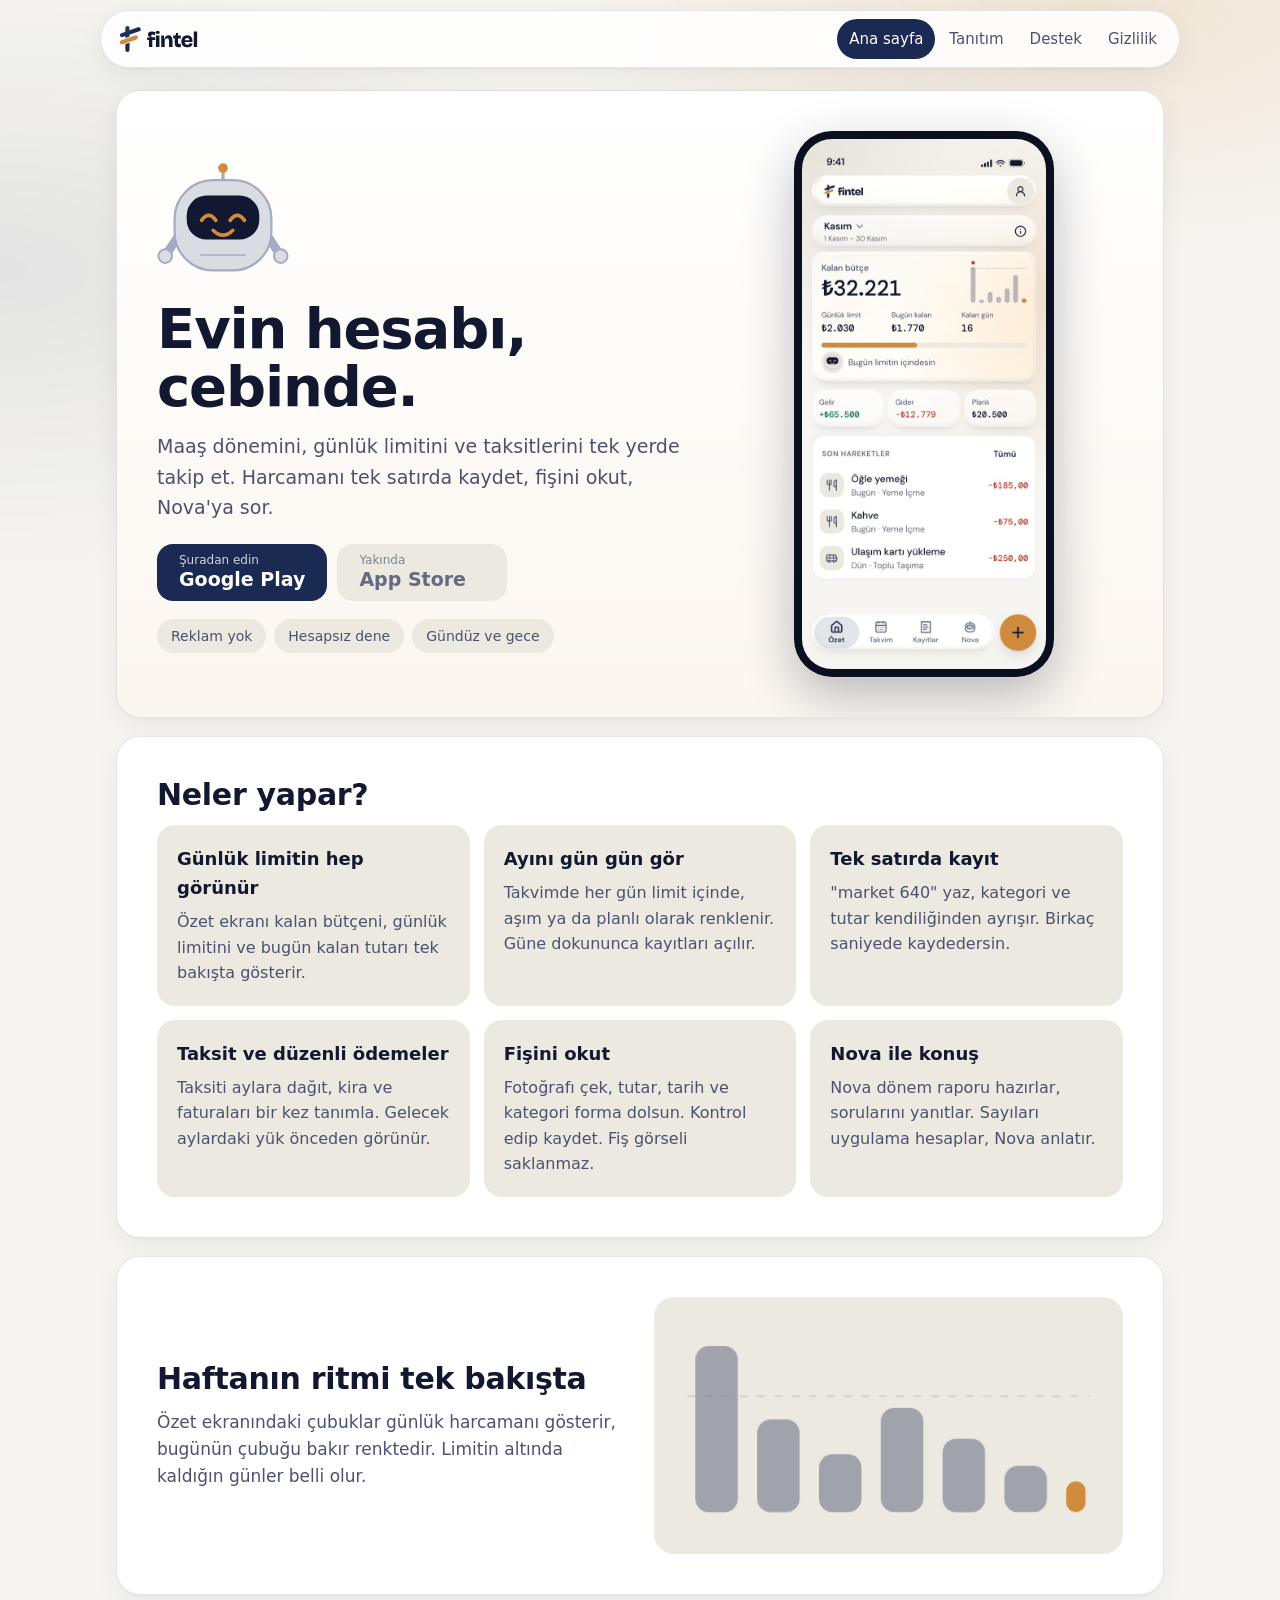
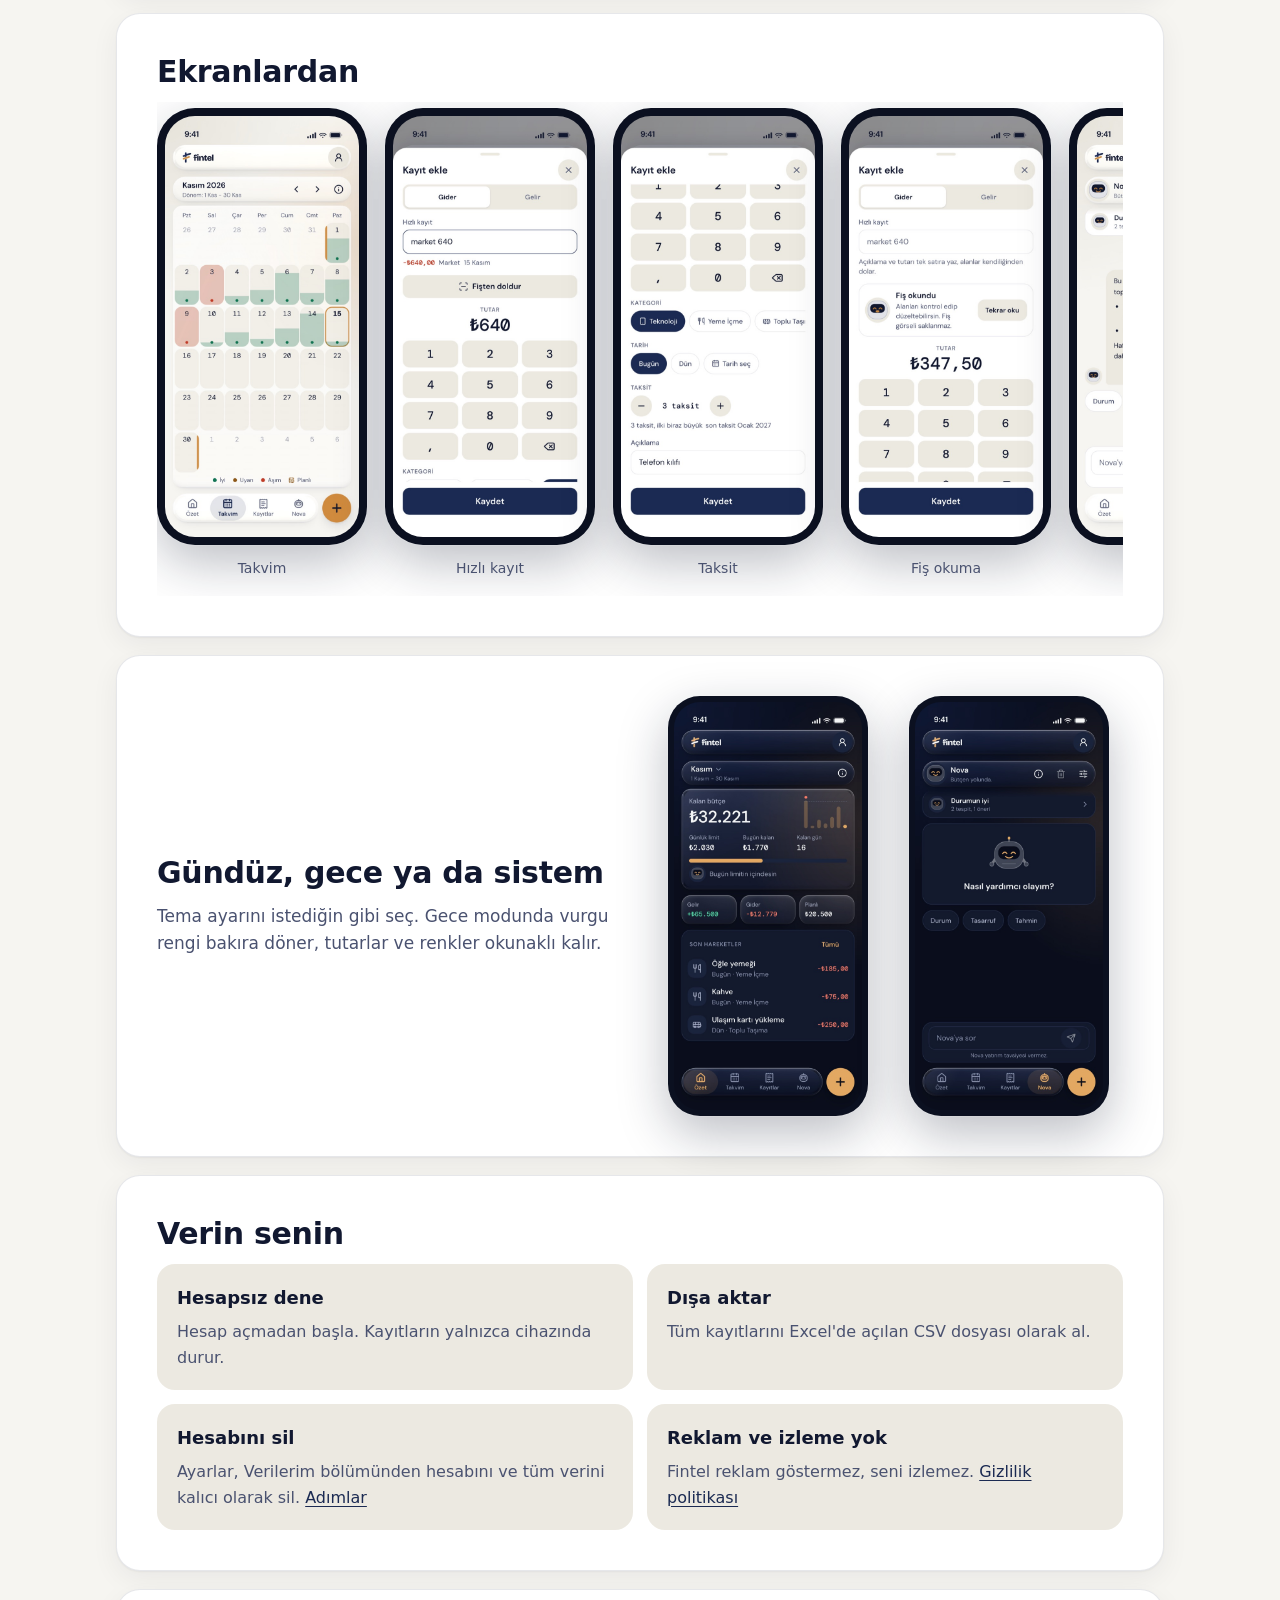
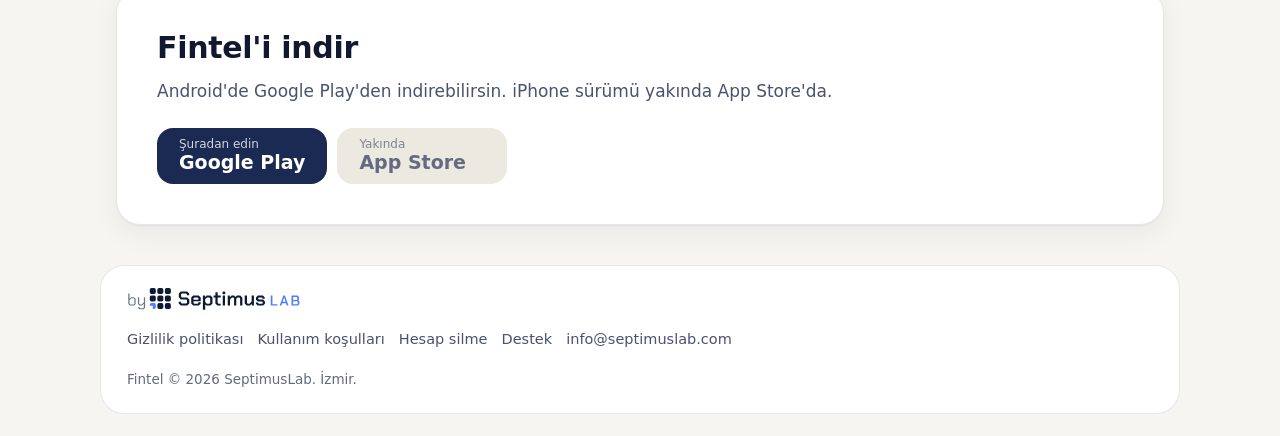
==== index.html @ f6f9b503 "Fintel tanıtım ve yasal sayfalar" ====
<!DOCTYPE html>
<html lang="tr">
<head>
<meta charset="utf-8">
<meta name="viewport" content="width=device-width, initial-scale=1">
<title>Fintel: Evin hesabı, cebinde.</title>
<meta name="description" content="Maaş dönemini, günlük limitini ve taksitlerini tek yerde takip et. Tek satırda kayıt, fiş okuma ve Nova ile aile bütçesi. Reklam yok.">
<meta name="theme-color" content="#F6F5F1" media="(prefers-color-scheme: light)">
<meta name="theme-color" content="#0A0E1C" media="(prefers-color-scheme: dark)">
<meta name="color-scheme" content="light dark">
<meta name="robots" content="index, follow, max-image-preview:large">
<link rel="canonical" href="https://fintel.septimuslab.com/">
<link rel="icon" href="/favicon.ico" sizes="any">
<link rel="icon" type="image/svg+xml" href="/assets/favicon.svg">
<link rel="apple-touch-icon" href="/assets/apple-touch-icon.png">
<link rel="manifest" href="/site.webmanifest">
<meta property="og:type" content="website">
<meta property="og:site_name" content="Fintel">
<meta property="og:title" content="Fintel: Evin hesabı, cebinde.">
<meta property="og:description" content="Maaş dönemini, günlük limitini ve taksitlerini tek yerde takip et. Tek satırda kayıt, fiş okuma ve Nova ile aile bütçesi. Reklam yok.">
<meta property="og:url" content="https://fintel.septimuslab.com/">
<meta property="og:image" content="https://fintel.septimuslab.com/assets/og/og.png">
<meta property="og:image:width" content="1200">
<meta property="og:image:height" content="630">
<meta property="og:locale" content="tr_TR">
<meta name="twitter:card" content="summary_large_image">
<meta name="twitter:title" content="Fintel: Evin hesabı, cebinde.">
<meta name="twitter:description" content="Maaş dönemini, günlük limitini ve taksitlerini tek yerde takip et. Tek satırda kayıt, fiş okuma ve Nova ile aile bütçesi. Reklam yok.">
<meta name="twitter:image" content="https://fintel.septimuslab.com/assets/og/og.png">
<link rel="preload" href="/assets/fonts/dm-sans-latin-500-normal.woff2" as="font" type="font/woff2" crossorigin>
<link rel="stylesheet" href="/assets/site.css">
<script type="application/ld+json">{"@context":"https://schema.org","@type":"MobileApplication","name":"Fintel","operatingSystem":"Android, iOS","applicationCategory":"FinanceApplication","description":"Maaş dönemi, günlük limit, taksit ve fiş okuma ile aile bütçesi uygulaması.","url":"https://fintel.septimuslab.com/","inLanguage":"tr","image":"https://fintel.septimuslab.com/assets/og/og.png","publisher":{"@type":"Organization","name":"SeptimusLab","url":"https://www.septimuslab.com/"}}</script>
</head>
<body>
<a class="atla" href="#icerik">İçeriğe geç</a>
<header class="ust"><div class="ust-ic">
<a class="logo" href="/" aria-label="Fintel ana sayfa"><img class="a" src="/assets/logo/lockup-h-light.svg" alt="Fintel" height="36"><img class="k" src="/assets/logo/lockup-h-dark.svg" alt="" height="36"></a>
<nav aria-label="Ana menü"><a href="/" aria-current="page">Ana sayfa</a><a href="/marketing/">Tanıtım</a><a href="/support/">Destek</a><a href="/privacy-policy/">Gizlilik</a></nav>
</div></header>
<main id="icerik">

<section class="kart hero">
<div class="hero-metin">
<svg class="nova nova-hero" width="132" height="132" viewBox="0 0 120 120" aria-hidden="true" focusable="false">
<g class="nova-nefes">
<g transform="translate(20 72) scale(-1 1)"><g><path d="M0 0L12 18" stroke="var(--nova-rim)" stroke-width="8" stroke-linecap="round"/><circle cx="12.5" cy="19" r="6.2" fill="var(--nova-body)" stroke="var(--nova-rim)" stroke-width="1.8"/></g></g>
<g transform="translate(100 72)"><g class="nova-el"><path d="M0 0L12 18" stroke="var(--nova-rim)" stroke-width="8" stroke-linecap="round"/><circle cx="12.5" cy="19" r="6.2" fill="var(--nova-body)" stroke="var(--nova-rim)" stroke-width="1.8"/></g></g>
<path d="M60 23V14" stroke="var(--nova-rim)" stroke-width="3" stroke-linecap="round"/><circle cx="60" cy="11" r="4.4" fill="var(--bakir)"/>
<rect x="16" y="22" width="88" height="82" rx="35" fill="var(--nova-body)" stroke="var(--nova-rim)" stroke-width="2"/>
<rect x="27" y="36" width="66" height="40" rx="18" fill="var(--nova-visor)"/>
<g class="nova-yuz" fill="none" stroke="var(--bakir)" stroke-linecap="round">
<path d="M40.5 58.5Q47 49.5 53.5 58.5" stroke-width="3.4"/><path d="M66.5 58.5Q73 49.5 79.5 58.5" stroke-width="3.4"/>
<path d="M51 67.5Q60 76.5 69 67.5" stroke-width="3.2"/></g>
<path d="M40 90H80" stroke="var(--nova-rim)" stroke-width="2" stroke-linecap="round" opacity=".7"/>
</g></svg>
<h1>Evin hesabı, cebinde.</h1>
<p class="giris">Maaş dönemini, günlük limitini ve taksitlerini tek yerde takip et. Harcamanı tek satırda kaydet, fişini okut, Nova'ya sor.</p>
<div class="magaza">
<a class="mg" href="https://play.google.com/store/apps/details?id=com.fintel.app" rel="noopener"><span class="mg-k">Şuradan edin</span><span class="mg-b">Google Play</span></a>
<span class="mg mg-yok" aria-disabled="true"><span class="mg-k">Yakında</span><span class="mg-b">App Store</span></span>
</div>
<ul class="rozet"><li>Reklam yok</li><li>Hesapsız dene</li><li>Gündüz ve gece</li></ul>
</div>
<div class="hero-tel"><figure class="tel"><img src="/assets/ekran/ozet.jpg" width="600" height="1300" alt="Fintel Özet ekranı: kalan bütçe, günlük limit ve haftalık çubuklar" loading="lazy"></figure></div>
</section>

<section class="kart"><h2>Neler yapar?</h2>
<div class="izgara"><article class="oge"><h3>Günlük limitin hep görünür</h3><p>Özet ekranı kalan bütçeni, günlük limitini ve bugün kalan tutarı tek bakışta gösterir.</p></article><article class="oge"><h3>Ayını gün gün gör</h3><p>Takvimde her gün limit içinde, aşım ya da planlı olarak renklenir. Güne dokununca kayıtları açılır.</p></article><article class="oge"><h3>Tek satırda kayıt</h3><p>"market 640" yaz, kategori ve tutar kendiliğinden ayrışır. Birkaç saniyede kaydedersin.</p></article><article class="oge"><h3>Taksit ve düzenli ödemeler</h3><p>Taksiti aylara dağıt, kira ve faturaları bir kez tanımla. Gelecek aylardaki yük önceden görünür.</p></article><article class="oge"><h3>Fişini okut</h3><p>Fotoğrafı çek, tutar, tarih ve kategori forma dolsun. Kontrol edip kaydet. Fiş görseli saklanmaz.</p></article><article class="oge"><h3>Nova ile konuş</h3><p>Nova dönem raporu hazırlar, sorularını yanıtlar. Sayıları uygulama hesaplar, Nova anlatır.</p></article></div>
</section>

<section class="kart ikili">
<div><h2>Haftanın ritmi tek bakışta</h2><p>Özet ekranındaki çubuklar günlük harcamanı gösterir, bugünün çubuğu bakır renktedir. Limitin altında kaldığın günler belli olur.</p></div>
<div class="barkutu"><svg class="barlar" viewBox="0 0 220 110" role="img" aria-label="Haftanın günlük harcama çubukları, bugün vurgulu">
<g class="bar-grup"><line x1="6" y1="40" x2="214" y2="40" stroke="var(--cizgi)" stroke-dasharray="4 5"/>
<rect class="b b1" x="10" y="14" width="22" height="86" rx="7"/><rect class="b b2" x="42" y="52" width="22" height="48" rx="7"/>
<rect class="b b3" x="74" y="70" width="22" height="30" rx="7"/><rect class="b b4" x="106" y="46" width="22" height="54" rx="7"/>
<rect class="b b5" x="138" y="62" width="22" height="38" rx="7"/><rect class="b b6" x="170" y="76" width="22" height="24" rx="7"/>
<rect class="b bugun" x="202" y="84" width="10" height="16" rx="5"/></g></svg></div>
</section>

<section class="kart"><h2>Ekranlardan</h2>
<div class="galeri" tabindex="0" aria-label="Ekran görüntüleri, yana kaydır">
<div class="gal"><figure class="tel"><img src="/assets/ekran/takvim.jpg" width="600" height="1300" alt="Fintel Takvim ekranı" loading="lazy"></figure><p class="cap">Takvim</p></div><div class="gal"><figure class="tel"><img src="/assets/ekran/hizli.jpg" width="600" height="1300" alt="Fintel Hızlı kayıt ekranı" loading="lazy"></figure><p class="cap">Hızlı kayıt</p></div><div class="gal"><figure class="tel"><img src="/assets/ekran/taksit.jpg" width="600" height="1300" alt="Fintel Taksit ekranı" loading="lazy"></figure><p class="cap">Taksit</p></div><div class="gal"><figure class="tel"><img src="/assets/ekran/fis.jpg" width="600" height="1300" alt="Fintel Fiş okuma ekranı" loading="lazy"></figure><p class="cap">Fiş okuma</p></div><div class="gal"><figure class="tel"><img src="/assets/ekran/nova.jpg" width="600" height="1300" alt="Fintel Nova sohbet ekranı" loading="lazy"></figure><p class="cap">Nova sohbet</p></div><div class="gal"><figure class="tel"><img src="/assets/ekran/rapor.jpg" width="600" height="1300" alt="Fintel Nova raporu ekranı" loading="lazy"></figure><p class="cap">Nova raporu</p></div><div class="gal"><figure class="tel"><img src="/assets/ekran/dagilim.jpg" width="600" height="1300" alt="Fintel Gider dağılımı ekranı" loading="lazy"></figure><p class="cap">Gider dağılımı</p></div>
</div></section>

<section class="kart ikili ters">
<div class="gece-tel"><figure class="tel kucuk"><img src="/assets/ekran/gece-ozet.jpg" width="600" height="1300" alt="Fintel Özet ekranı gece teması" loading="lazy"></figure><figure class="tel kucuk"><img src="/assets/ekran/gece-nova.jpg" width="600" height="1300" alt="Fintel Nova ekranı gece teması" loading="lazy"></figure></div>
<div><h2>Gündüz, gece ya da sistem</h2><p>Tema ayarını istediğin gibi seç. Gece modunda vurgu rengi bakıra döner, tutarlar ve renkler okunaklı kalır.</p></div>
</section>

<section class="kart"><h2>Verin senin</h2>
<div class="izgara iki">
<article class="oge"><h3>Hesapsız dene</h3><p>Hesap açmadan başla. Kayıtların yalnızca cihazında durur.</p></article>
<article class="oge"><h3>Dışa aktar</h3><p>Tüm kayıtlarını Excel'de açılan CSV dosyası olarak al.</p></article>
<article class="oge"><h3>Hesabını sil</h3><p>Ayarlar, Verilerim bölümünden hesabını ve tüm verini kalıcı olarak sil. <a href="/delete-account/">Adımlar</a></p></article>
<article class="oge"><h3>Reklam ve izleme yok</h3><p>Fintel reklam göstermez, seni izlemez. <a href="/privacy-policy/">Gizlilik politikası</a></p></article>
</div></section>

<section class="kart indir"><h2>Fintel'i indir</h2><p>Android'de Google Play'den indirebilirsin. iPhone sürümü yakında App Store'da.</p><div class="magaza">
<a class="mg" href="https://play.google.com/store/apps/details?id=com.fintel.app" rel="noopener"><span class="mg-k">Şuradan edin</span><span class="mg-b">Google Play</span></a>
<span class="mg mg-yok" aria-disabled="true"><span class="mg-k">Yakında</span><span class="mg-b">App Store</span></span>
</div></section>

</main>
<footer class="alt"><div class="alt-ic">
<div class="alt-imza"><a href="https://www.septimuslab.com/" aria-label="SeptimusLab"><img class="a" src="/assets/logo/septimuslab-imza-acik-zemin.svg" alt="by SeptimusLab" height="22"><img class="k" src="/assets/logo/septimuslab-imza-koyu-zemin.svg" alt="" height="22"></a></div>
<nav aria-label="Alt menü"><a href="/privacy-policy/">Gizlilik politikası</a><a href="/terms/">Kullanım koşulları</a><a href="/delete-account/">Hesap silme</a><a href="/support/">Destek</a><a href="mailto:info@septimuslab.com">info@septimuslab.com</a></nav>
<p class="alt-not">Fintel © 2026 SeptimusLab. İzmir.</p>
</div></footer>
</body>
</html>
---- assets/site.css ----
/* Fintel tanıtım sitesi. Değerler brand/tokens/tokens.css ile aynı. Gündüz ve gece sistemi izler. */
@font-face{font-family:"DM Sans";font-weight:400;font-display:swap;src:url(fonts/dm-sans-latin-400-normal.woff2) format("woff2");unicode-range:U+0000-00FF,U+0131,U+0152-0153,U+02BB-02BC,U+02C6,U+02DA,U+02DC,U+2000-206F,U+20AC,U+2122,U+2191,U+2193,U+2212,U+2215,U+FEFF,U+FFFD}
@font-face{font-family:"DM Sans";font-weight:500;font-display:swap;src:url(fonts/dm-sans-latin-500-normal.woff2) format("woff2");unicode-range:U+0000-00FF,U+0131,U+0152-0153,U+02BB-02BC,U+02C6,U+02DA,U+02DC,U+2000-206F,U+20AC,U+2122,U+2191,U+2193,U+2212,U+2215,U+FEFF,U+FFFD}
@font-face{font-family:"DM Sans";font-weight:600;font-display:swap;src:url(fonts/dm-sans-latin-600-normal.woff2) format("woff2");unicode-range:U+0000-00FF,U+0131,U+0152-0153,U+02BB-02BC,U+02C6,U+02DA,U+02DC,U+2000-206F,U+20AC,U+2122,U+2191,U+2193,U+2212,U+2215,U+FEFF,U+FFFD}
@font-face{font-family:"DM Sans";font-weight:700;font-display:swap;src:url(fonts/dm-sans-latin-700-normal.woff2) format("woff2");unicode-range:U+0000-00FF,U+0131,U+0152-0153,U+02BB-02BC,U+02C6,U+02DA,U+02DC,U+2000-206F,U+20AC,U+2122,U+2191,U+2193,U+2212,U+2215,U+FEFF,U+FFFD}
@font-face{font-family:"DM Sans";font-weight:400;font-display:swap;src:url(fonts/dm-sans-latin-ext-400-normal.woff2) format("woff2");unicode-range:U+0100-02BA,U+02BD-02C5,U+02C7-02CC,U+02CE-02D7,U+02DD-02FF,U+0304,U+0308,U+0329,U+1D00-1DBF,U+1E00-1E9F,U+1EF2-1EFF,U+2020,U+20A0-20AB,U+20AD-20C0,U+2113,U+2C60-2C7F,U+A720-A7FF}
@font-face{font-family:"DM Sans";font-weight:500;font-display:swap;src:url(fonts/dm-sans-latin-ext-500-normal.woff2) format("woff2");unicode-range:U+0100-02BA,U+02BD-02C5,U+02C7-02CC,U+02CE-02D7,U+02DD-02FF,U+0304,U+0308,U+0329,U+1D00-1DBF,U+1E00-1E9F,U+1EF2-1EFF,U+2020,U+20A0-20AB,U+20AD-20C0,U+2113,U+2C60-2C7F,U+A720-A7FF}
@font-face{font-family:"DM Sans";font-weight:600;font-display:swap;src:url(fonts/dm-sans-latin-ext-600-normal.woff2) format("woff2");unicode-range:U+0100-02BA,U+02BD-02C5,U+02C7-02CC,U+02CE-02D7,U+02DD-02FF,U+0304,U+0308,U+0329,U+1D00-1DBF,U+1E00-1E9F,U+1EF2-1EFF,U+2020,U+20A0-20AB,U+20AD-20C0,U+2113,U+2C60-2C7F,U+A720-A7FF}
@font-face{font-family:"DM Sans";font-weight:700;font-display:swap;src:url(fonts/dm-sans-latin-ext-700-normal.woff2) format("woff2");unicode-range:U+0100-02BA,U+02BD-02C5,U+02C7-02CC,U+02CE-02D7,U+02DD-02FF,U+0304,U+0308,U+0329,U+1D00-1DBF,U+1E00-1E9F,U+1EF2-1EFF,U+2020,U+20A0-20AB,U+20AD-20C0,U+2113,U+2C60-2C7F,U+A720-A7FF}

:root{
  --zemin:#F6F5F1;--yuzey:#FFFFFF;--yuzey2:#ECE9E1;--cizgi:rgba(17,24,48,.10);
  --yazi:#111830;--yazi2:#4A5270;--yazi3:#636A82;
  --vurgu:#1B2A52;--on-vurgu:#FFFFFF;--bakir:#D08B3E;
  --nova-body:#DADCE4;--nova-rim:#A5ABC0;--nova-visor:#111830;
  --golge:0 1px 2px rgba(17,24,48,.05),0 8px 28px rgba(17,24,48,.06);
  --yaricap:24px;--font:"DM Sans",system-ui,-apple-system,"Segoe UI",Roboto,sans-serif;
  --ease:cubic-bezier(.22,1,.36,1);
}
@media (prefers-color-scheme:dark){:root{
  --zemin:#0A0E1C;--yuzey:#131A2E;--yuzey2:#1B243D;--cizgi:#25304C;
  --yazi:#F5F7F6;--yazi2:#A9B1C7;--yazi3:#8791AB;
  --vurgu:#E3A862;--on-vurgu:#0A0E1C;--bakir:#E3A862;
  --nova-body:#363E55;--nova-rim:#7C86A3;--nova-visor:#0A0E1C;
  --golge:0 1px 2px rgba(0,0,0,.3),0 8px 28px rgba(0,0,0,.28);
}}
*{box-sizing:border-box;margin:0}
html{-webkit-text-size-adjust:100%;scroll-behavior:smooth}
body{font-family:var(--font);background:var(--zemin);color:var(--yazi);line-height:1.6;font-size:17px;min-height:100vh;display:flex;flex-direction:column;overflow-x:hidden}
body::before{content:"";position:fixed;inset:0;z-index:-1;background:radial-gradient(60% 40% at 85% 0%,color-mix(in srgb,var(--bakir) 16%,transparent),transparent 70%),radial-gradient(70% 50% at 0% 30%,color-mix(in srgb,var(--vurgu) 8%,transparent),transparent 70%);pointer-events:none}
img{max-width:100%;height:auto}
a{color:var(--vurgu);text-underline-offset:3px}
@media (prefers-color-scheme:light){a{color:#1B2A52}}
.atla{position:absolute;left:-999px;top:8px;background:var(--vurgu);color:var(--on-vurgu);padding:8px 14px;border-radius:12px;z-index:50}
.atla:focus{left:8px}
:focus-visible{outline:3px solid var(--bakir);outline-offset:3px;border-radius:8px}

/* Üst çubuk: yüzeyli, her öğe bir kabın içinde */
.ust{position:sticky;top:10px;z-index:20;padding:0 16px;margin-top:10px}
.ust-ic{max-width:1080px;margin:0 auto;background:color-mix(in srgb,var(--yuzey) 86%,transparent);backdrop-filter:blur(14px);-webkit-backdrop-filter:blur(14px);border:1px solid var(--cizgi);border-radius:999px;box-shadow:var(--golge);display:flex;align-items:center;justify-content:space-between;gap:12px;padding:8px 10px 8px 18px;flex-wrap:wrap}
.logo{display:flex;align-items:center}
.logo img{display:block;height:34px;width:auto}
nav a{color:var(--yazi2);text-decoration:none;font-weight:500;font-size:15px;padding:8px 12px;border-radius:999px;display:inline-block}
nav a:hover{background:var(--yuzey2);color:var(--yazi)}
nav a[aria-current=page]{background:var(--vurgu);color:var(--on-vurgu)}
.ust nav{display:flex;flex-wrap:wrap;gap:2px}
.logo img.k,.alt-imza img.k{display:none}
@media (prefers-color-scheme:dark){.logo img.a,.alt-imza img.a{display:none}.logo img.k,.alt-imza img.k{display:block}}

main{width:100%;max-width:1080px;margin:0 auto;padding:22px 16px 40px;display:flex;flex-direction:column;gap:18px;flex:1}
.kart{background:var(--yuzey);border:1px solid var(--cizgi);border-radius:var(--yaricap);box-shadow:var(--golge);padding:clamp(22px,4vw,40px);min-width:0}
h1{font-size:clamp(34px,6vw,56px);line-height:1.05;letter-spacing:-.02em;font-weight:700}
h2{font-size:clamp(22px,3.2vw,30px);line-height:1.2;letter-spacing:-.01em;font-weight:700;margin-bottom:12px}
h3{font-size:18px;font-weight:600;margin-bottom:6px}
p{color:var(--yazi2)}
p+p{margin-top:12px}
.giris{font-size:19px;margin-top:14px;max-width:62ch}
.etiket{font-size:12px;font-weight:600;letter-spacing:.06em;color:var(--yazi3);margin-bottom:6px;text-transform:none}

/* Hero */
.hero{display:grid;grid-template-columns:1.15fr .85fr;gap:28px;align-items:center;overflow:hidden;background:linear-gradient(180deg,var(--yuzey),color-mix(in srgb,var(--yuzey) 92%,var(--bakir)))}
.hero-metin{display:flex;flex-direction:column;align-items:flex-start;min-width:0}
.hero h1{margin-top:6px}
.nova{display:block;margin-bottom:6px}
.nova-nefes{transform-origin:60px 104px;animation:nefes 4.2s ease-in-out infinite}
.nova-el{transform-origin:0 0;animation:el 1.1s ease-in-out infinite}
@keyframes nefes{0%,100%{transform:scale(1)}50%{transform:scale(1.025)}}
@keyframes el{0%,100%{transform:rotate(0)}50%{transform:rotate(-24deg)}}
.rozet{list-style:none;padding:0;margin-top:18px;display:flex;flex-wrap:wrap;gap:8px}
.rozet li{background:var(--yuzey2);color:var(--yazi2);font-size:14px;font-weight:500;padding:6px 14px;border-radius:999px}
.hero-tel{display:flex;justify-content:center}
.magaza{display:flex;flex-wrap:wrap;gap:10px;margin-top:22px}
.mg{display:inline-flex;flex-direction:column;justify-content:center;background:var(--vurgu);color:var(--on-vurgu);text-decoration:none;padding:9px 22px 10px;border-radius:16px;min-height:52px;min-width:170px;transition:transform .16s var(--ease)}
a.mg:hover{transform:translateY(-2px)}
.mg-k{font-size:12px;opacity:.8;line-height:1.2}
.mg-b{font-size:19px;font-weight:600;line-height:1.2}
.mg-yok{background:var(--yuzey2);color:var(--yazi3);cursor:default}
.dugme{display:inline-block;background:var(--vurgu);color:var(--on-vurgu);text-decoration:none;font-weight:600;padding:12px 22px;border-radius:14px;margin-top:6px}

/* Telefon çerçevesi */
.tel{width:min(100%,260px);margin:0 auto;border-radius:38px;padding:8px;background:#0B1020;box-shadow:0 0 0 1px rgba(255,255,255,.12),0 18px 50px rgba(17,24,48,.28)}
.tel img{display:block;width:100%;height:auto;border-radius:30px;aspect-ratio:1206/2622;object-fit:cover}
.tel.kucuk{width:min(46%,200px);border-radius:32px;padding:6px}.tel.kucuk img{border-radius:26px}
.tel figcaption{display:none}

/* Izgaralar */
.izgara{display:grid;grid-template-columns:repeat(3,1fr);gap:14px;margin-top:6px}
.izgara.iki{grid-template-columns:repeat(2,1fr)}
.oge{background:var(--yuzey2);border-radius:18px;padding:20px}
.oge p{font-size:16px}
.ikili{display:grid;grid-template-columns:1fr 1fr;gap:28px;align-items:center}
.ikili.ters>:first-child{order:2}
.ikili .tel{margin:0 auto}
.metin-blok p{font-size:18px}
.barkutu{background:var(--yuzey2);border-radius:20px;padding:22px}
.barlar{display:block;width:100%;height:auto}
.barlar .b{fill:var(--yazi3);opacity:.55;transform-box:fill-box;transform-origin:bottom;animation:buyu .9s var(--ease) both}
.barlar .bugun{fill:var(--bakir);opacity:1}
.b1{animation-delay:.05s!important}.b2{animation-delay:.12s!important}.b3{animation-delay:.19s!important}.b4{animation-delay:.26s!important}.b5{animation-delay:.33s!important}.b6{animation-delay:.4s!important}.bugun{animation-delay:.5s!important}
@keyframes buyu{from{transform:scaleY(.05)}to{transform:scaleY(1)}}
.gece-tel{display:flex;gap:14px;justify-content:center}

/* Galeri: kendi içinde yana kayar, sayfa kaymaz */
.galeri{display:flex;gap:18px;overflow-x:auto;scroll-snap-type:x mandatory;padding:6px 4px 16px;margin-top:8px;-webkit-overflow-scrolling:touch}
.gal{flex:0 0 auto;width:210px;scroll-snap-align:start}
.gal .tel{width:100%}.gal .cap{text-align:center;margin-top:12px;font-size:14px;font-weight:500;color:var(--yazi2)}
.galeri::-webkit-scrollbar{height:6px}.galeri::-webkit-scrollbar-thumb{background:var(--cizgi);border-radius:6px}

/* Metin sayfaları */
.metin{max-width:860px;margin-left:auto;margin-right:auto;width:100%}
.metin h3{margin-top:18px}
.metin p{font-size:16.5px}
.liste{padding-left:1.2em;color:var(--yazi2);display:flex;flex-direction:column;gap:8px;margin-top:8px}
.liste li::marker{color:var(--bakir)}
.adim{list-style:none;counter-reset:a;padding:0;display:flex;flex-direction:column;gap:12px;margin:8px 0 14px}
.adim li{counter-increment:a;display:flex;gap:14px;align-items:flex-start;background:var(--yuzey2);border-radius:16px;padding:14px 16px;color:var(--yazi2)}
.adim li::before{content:counter(a);flex:0 0 30px;height:30px;border-radius:50%;background:var(--vurgu);color:var(--on-vurgu);font-weight:700;font-size:15px;display:flex;align-items:center;justify-content:center;font-family:"DM Mono",ui-monospace,monospace}
.adim strong{color:var(--yazi)}
details{background:var(--yuzey2);border-radius:16px;padding:0 18px;margin-top:10px}
summary{cursor:pointer;font-weight:600;padding:14px 0;list-style:none;display:flex;justify-content:space-between;gap:12px}
summary::after{content:"+";color:var(--yazi3);font-size:22px;line-height:1}
details[open] summary::after{content:"-"}
summary::-webkit-details-marker{display:none}
details p{padding:0 0 16px;font-size:16px}
.indir{text-align:left}

/* Alt bilgi: yüzeyli */
.alt{padding:0 16px 22px}
.alt-ic{max-width:1080px;margin:0 auto;background:var(--yuzey);border:1px solid var(--cizgi);border-radius:var(--yaricap);padding:22px 26px;display:flex;flex-direction:column;gap:14px;align-items:flex-start}
.alt-imza img{display:block;height:22px;width:auto}
.alt nav{display:flex;flex-wrap:wrap;gap:4px 14px}
.alt nav a{padding:4px 0;font-size:14.5px;border-radius:0;background:none}
.alt nav a:hover{background:none;text-decoration:underline}
.alt-not{font-size:13.5px;color:var(--yazi3)}

@media (max-width:860px){
  .hero,.ikili{grid-template-columns:1fr}
  .ikili.ters>:first-child{order:0}
  .izgara{grid-template-columns:1fr 1fr}
  .hero-tel{order:2}
  body{font-size:16.5px}
}
@media (max-width:560px){
  .ust-ic{border-radius:26px;padding:8px 12px;gap:4px}
  .izgara,.izgara.iki{grid-template-columns:1fr}
  .tel{width:min(78%,260px)}
  .tel.kucuk{width:46%}
  .mg{flex:1 1 100%}
  .gal{width:180px}
}
@media (prefers-reduced-motion:reduce){*,*::before,*::after{animation:none!important;transition:none!important;scroll-behavior:auto!important}}
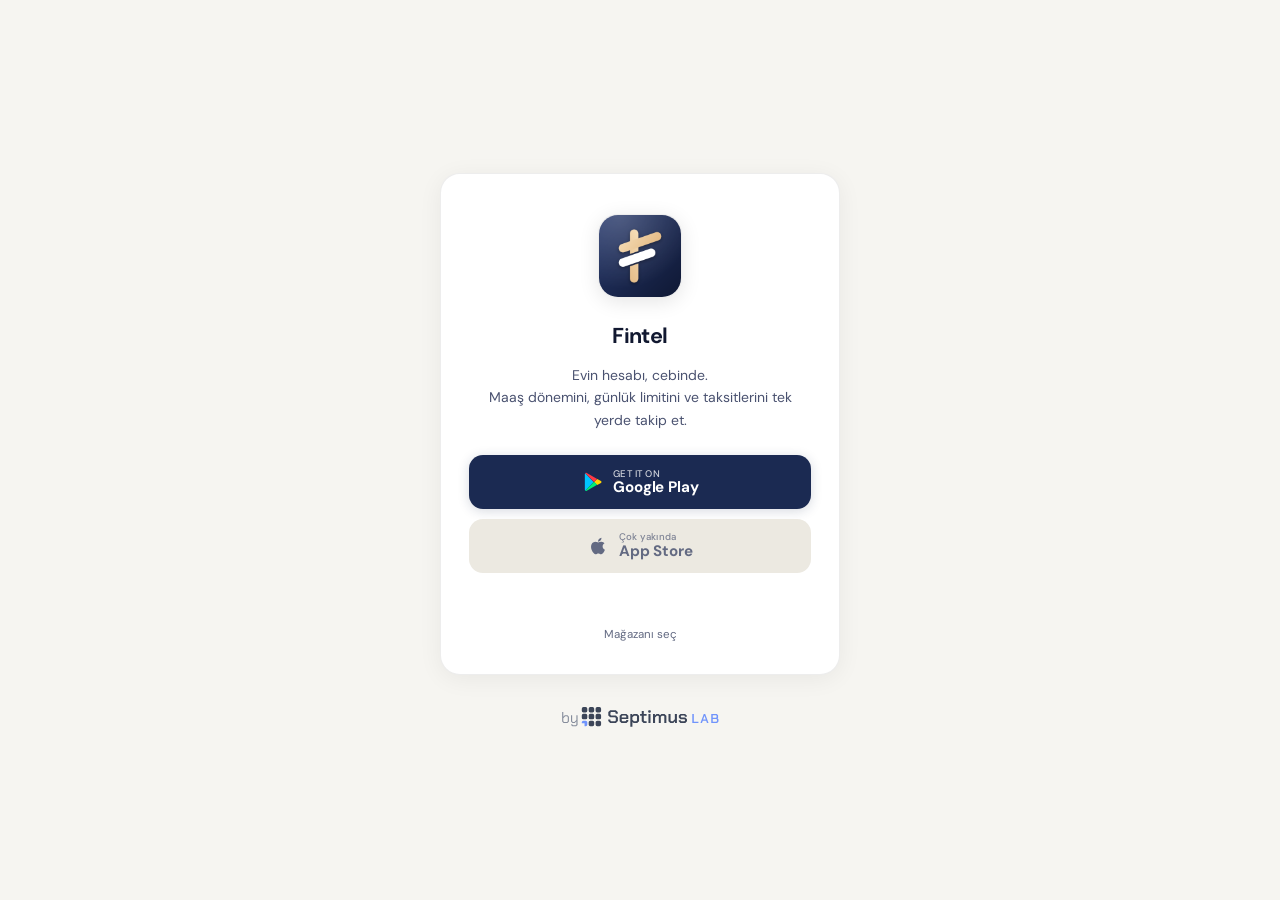
==== commit 221e277e: "Siteyi purescan-download-foods şablonundan yeniden kur: Fintel teması, Nova, yalnız TR, hesap silme " ====
--- a/index.html
+++ b/index.html
@@ -1,111 +1,277 @@
 <!DOCTYPE html>
 <html lang="tr">
 <head>
-<meta charset="utf-8">
-<meta name="viewport" content="width=device-width, initial-scale=1">
-<title>Fintel: Evin hesabı, cebinde.</title>
-<meta name="description" content="Maaş dönemini, günlük limitini ve taksitlerini tek yerde takip et. Tek satırda kayıt, fiş okuma ve Nova ile aile bütçesi. Reklam yok.">
-<meta name="theme-color" content="#F6F5F1" media="(prefers-color-scheme: light)">
-<meta name="theme-color" content="#0A0E1C" media="(prefers-color-scheme: dark)">
-<meta name="color-scheme" content="light dark">
-<meta name="robots" content="index, follow, max-image-preview:large">
-<link rel="canonical" href="https://fintel.septimuslab.com/">
-<link rel="icon" href="/favicon.ico" sizes="any">
-<link rel="icon" type="image/svg+xml" href="/assets/favicon.svg">
-<link rel="apple-touch-icon" href="/assets/apple-touch-icon.png">
-<link rel="manifest" href="/site.webmanifest">
-<meta property="og:type" content="website">
-<meta property="og:site_name" content="Fintel">
-<meta property="og:title" content="Fintel: Evin hesabı, cebinde.">
-<meta property="og:description" content="Maaş dönemini, günlük limitini ve taksitlerini tek yerde takip et. Tek satırda kayıt, fiş okuma ve Nova ile aile bütçesi. Reklam yok.">
-<meta property="og:url" content="https://fintel.septimuslab.com/">
-<meta property="og:image" content="https://fintel.septimuslab.com/assets/og/og.png">
-<meta property="og:image:width" content="1200">
-<meta property="og:image:height" content="630">
-<meta property="og:locale" content="tr_TR">
-<meta name="twitter:card" content="summary_large_image">
-<meta name="twitter:title" content="Fintel: Evin hesabı, cebinde.">
-<meta name="twitter:description" content="Maaş dönemini, günlük limitini ve taksitlerini tek yerde takip et. Tek satırda kayıt, fiş okuma ve Nova ile aile bütçesi. Reklam yok.">
-<meta name="twitter:image" content="https://fintel.septimuslab.com/assets/og/og.png">
-<link rel="preload" href="/assets/fonts/dm-sans-latin-500-normal.woff2" as="font" type="font/woff2" crossorigin>
-<link rel="stylesheet" href="/assets/site.css">
-<script type="application/ld+json">{"@context":"https://schema.org","@type":"MobileApplication","name":"Fintel","operatingSystem":"Android, iOS","applicationCategory":"FinanceApplication","description":"Maaş dönemi, günlük limit, taksit ve fiş okuma ile aile bütçesi uygulaması.","url":"https://fintel.septimuslab.com/","inLanguage":"tr","image":"https://fintel.septimuslab.com/assets/og/og.png","publisher":{"@type":"Organization","name":"SeptimusLab","url":"https://www.septimuslab.com/"}}</script>
+    <meta charset="UTF-8">
+    <meta name="viewport" content="width=device-width, initial-scale=1.0, maximum-scale=1.0, user-scalable=no">
+    <title>Fintel | by SeptimusLab</title>
+    <meta name="description" content="Fintel - Evin hesabı, cebinde. Maaş dönemini, günlük limitini ve taksitlerini tek yerde takip et.">
+    <meta name="theme-color" content="#ffffff">
+    <meta name="keywords" content="Fintel, aile bütçesi, bütçe takibi, harcama takibi, günlük limit, taksit, fiş okuma, maaş dönemi, indir" />
+    <meta name="author" content="Septimus Lab" />
+    <meta name="robots" content="index, follow, max-image-preview:large" />
+    <link rel="canonical" href="https://fintel.septimuslab.com/" />
+    <link rel="icon" type="image/x-icon" href="assets/favicon.ico" />
+    <link rel="apple-touch-icon" href="assets/apple-touch-icon.png" />
+    <link rel="manifest" href="site.webmanifest" />
+
+    <!-- Open Graph -->
+    <meta property="og:type" content="website" />
+    <meta property="og:site_name" content="Fintel" />
+    <meta property="og:title" content="Fintel · Evin hesabı, cebinde" />
+    <meta property="og:description" content="Maaş dönemini, günlük limitini ve taksitlerini tek yerde takip et. Harcamanı tek satırda kaydet, fişini okut, Nova'ya sor. Reklam yok." />
+    <meta property="og:url" content="https://fintel.septimuslab.com/" />
+    <meta property="og:image" content="https://fintel.septimuslab.com/assets/og/og-tr.png" />
+    <meta property="og:image:width" content="1200" />
+    <meta property="og:image:height" content="630" />
+    <meta property="og:image:alt" content="Fintel: Evin hesabı, cebinde" />
+    <meta property="og:locale" content="tr_TR" />
+
+    <!-- Twitter -->
+    <meta name="twitter:card" content="summary_large_image" />
+    <meta name="twitter:title" content="Fintel · Evin hesabı, cebinde" />
+    <meta name="twitter:description" content="Maaş dönemini, günlük limitini ve taksitlerini tek yerde takip et. Reklam yok." />
+    <meta name="twitter:image" content="https://fintel.septimuslab.com/assets/og/og-tr.png" />
+
+    <!-- Structured data -->
+    <script type="application/ld+json">
+      {
+        "@context": "https://schema.org",
+        "@graph": [
+          {
+            "@type": "MobileApplication",
+            "name": "Fintel",
+            "operatingSystem": "iOS, Android",
+            "applicationCategory": "FinanceApplication",
+            "description": "Evin gelir ve giderini maaş dönemine göre tutan, günlük limit, taksit, fişten kayıt ve Nova yorumlarıyla çalışan aile bütçesi uygulaması.",
+            "url": "https://fintel.septimuslab.com/",
+            "inLanguage": [
+              "tr"
+            ],
+            "image": "https://fintel.septimuslab.com/assets/og/og-tr.png",
+            "downloadUrl": "https://fintel.septimuslab.com/",
+            "sameAs": [
+              "https://play.google.com/store/apps/details?id=com.fintel.app"
+            ],
+            "offers": {
+              "@type": "Offer",
+              "price": "0",
+              "priceCurrency": "TRY"
+            },
+            "publisher": {
+              "@type": "Organization",
+              "name": "Septimus Lab",
+              "url": "https://www.septimuslab.com/"
+            }
+          },
+          {
+            "@type": "Organization",
+            "name": "Septimus Lab",
+            "url": "https://www.septimuslab.com/",
+            "logo": "https://fintel.septimuslab.com/assets/septimuslab/septimuslab-isaret-acik-zemin-1024.png"
+          }
+        ]
+      }
+    </script>
+    <link rel="preconnect" href="https://fonts.googleapis.com">
+    <link href="https://fonts.googleapis.com/css2?family=DM+Sans:wght@400;500;600;700&display=swap" rel="stylesheet">
+    <style>
+        *, *::before, *::after { margin: 0; padding: 0; box-sizing: border-box; }
+
+        :root {
+            --bg: #F6F5F1;
+            --card: #ffffff;
+            --border: rgba(0, 0, 0, 0.07);
+            --text: #111830;
+            --text-secondary: #4A5270;
+            --text-dim: #636A82;
+            --shadow-md: 0 4px 24px rgba(0, 0, 0, 0.06);
+            --shadow-icon: 0 4px 20px rgba(0, 0, 0, 0.1);
+        }
+
+        html, body { height: 100%; }
+
+        body {
+            font-family: 'DM Sans', -apple-system, BlinkMacSystemFont, sans-serif;
+            background: var(--bg);
+            color: var(--text);
+            display: flex;
+            flex-direction: column;
+            align-items: center;
+            justify-content: center;
+            min-height: 100dvh;
+            padding: 1.5rem;
+            -webkit-font-smoothing: antialiased;
+            -webkit-tap-highlight-color: transparent;
+        }
+
+        .card {
+            width: 100%;
+            max-width: 400px;
+            background: var(--card);
+            border: 1px solid var(--border);
+            border-radius: 20px;
+            padding: 2.5rem 1.75rem 2rem;
+            text-align: center;
+            box-shadow: var(--shadow-md);
+            animation: rise 0.6s cubic-bezier(0.16, 1, 0.3, 1) both;
+        }
+
+        @keyframes rise { from { opacity: 0; transform: translateY(16px); } to { opacity: 1; transform: translateY(0); } }
+
+        .app-icon {
+            width: 84px; height: 84px; border-radius: 20px;
+            border: 1px solid var(--border);
+            margin: 0 auto 1.5rem;
+            box-shadow: var(--shadow-icon);
+            overflow: hidden; background: #fff;
+        }
+        .app-icon img { width: 100%; height: 100%; object-fit: cover; display: block; }
+
+        .app-name { font-size: 1.35rem; font-weight: 700; letter-spacing: -0.025em; color: var(--text); margin-bottom: 0.85rem; }
+
+        .desc { margin-bottom: 1.5rem; }
+        .desc-tr { font-size: 0.875rem; line-height: 1.6; color: var(--text-secondary); }
+        .desc-en { font-size: 0.78rem; line-height: 1.6; color: var(--text-dim); margin-top: 0.4rem; }
+
+        /* Store buttons */
+        .stores { display: flex; flex-direction: column; gap: 0.6rem; width: 100%; }
+
+        .store-btn {
+            display: flex; align-items: center; justify-content: center; gap: 0.6rem;
+            width: 100%; padding: 0.8rem 1rem;
+            background: #1B2A52; color: #fff; text-decoration: none;
+            border-radius: 14px; transition: all 0.2s ease;
+            box-shadow: 0 2px 12px rgba(27, 42, 82, 0.18);
+        }
+        .store-btn:hover { transform: translateY(-1px); box-shadow: 0 4px 16px rgba(27, 42, 82, 0.26); }
+        .store-btn:active { transform: translateY(0); }
+        .store-btn .ico { width: 22px; height: 22px; flex-shrink: 0; display: flex; align-items: center; justify-content: center; }
+        .store-btn .txt { display: flex; flex-direction: column; align-items: flex-start; line-height: 1.15; }
+        .store-btn .txt .small { font-size: 0.6rem; opacity: 0.8; font-weight: 500; letter-spacing: 0.02em; }
+        .store-btn .txt .big { font-size: 0.95rem; font-weight: 700; letter-spacing: -0.01em; }
+
+        .store-btn--disabled {
+            background: #ECE9E1; color: var(--text-dim);
+            box-shadow: none; cursor: default; pointer-events: none;
+        }
+        .store-btn--highlight { outline: 2px solid rgba(27,42,82,0.22); outline-offset: 2px; }
+
+        .redirect {
+            display: flex; align-items: center; justify-content: center; gap: 0.45rem;
+            margin-top: 1.15rem; font-size: 0.72rem; color: var(--text-dim);
+            min-height: 18px;
+        }
+        .timer { position: relative; width: 18px; height: 18px; display: flex; align-items: center; justify-content: center; }
+        .timer span { font-size: 0.62rem; font-weight: 700; color: var(--text-secondary); z-index: 1; }
+        .timer svg { position: absolute; inset: 0; transform: rotate(-90deg); }
+        .timer-track { fill: none; stroke: var(--border); stroke-width: 2; }
+        .timer-progress { fill: none; stroke: var(--text-secondary); stroke-width: 2; stroke-linecap: round; stroke-dasharray: 44; stroke-dashoffset: 0; transition: stroke-dashoffset 1s linear; }
+
+        .choose { margin-top: 1.1rem; font-size: 0.72rem; color: var(--text-dim); }
+
+        .studio { margin-top: 2rem; display: flex; flex-direction: column; align-items: center; gap: 0.4rem; animation: rise 0.6s 0.1s cubic-bezier(0.16, 1, 0.3, 1) both; }
+        .studio-logo { display: block; height: 20px; width: auto; opacity: 0.8; }
+        .studio-text { font-size: 0.58rem; color: var(--text-dim); letter-spacing: 0.12em; text-transform: uppercase; opacity: 0.45; }
+
+        @media (max-width: 420px) {
+            body { padding: 1rem; }
+            .card { padding: 2rem 1.5rem 1.75rem; border-radius: 18px; }
+            .app-icon { width: 76px; height: 76px; border-radius: 18px; }
+            .app-name { font-size: 1.25rem; }
+        }
+    </style>
 </head>
 <body>
-<a class="atla" href="#icerik">İçeriğe geç</a>
-<header class="ust"><div class="ust-ic">
-<a class="logo" href="/" aria-label="Fintel ana sayfa"><img class="a" src="/assets/logo/lockup-h-light.svg" alt="Fintel" height="36"><img class="k" src="/assets/logo/lockup-h-dark.svg" alt="" height="36"></a>
-<nav aria-label="Ana menü"><a href="/" aria-current="page">Ana sayfa</a><a href="/marketing/">Tanıtım</a><a href="/support/">Destek</a><a href="/privacy-policy/">Gizlilik</a></nav>
-</div></header>
-<main id="icerik">
-
-<section class="kart hero">
-<div class="hero-metin">
-<svg class="nova nova-hero" width="132" height="132" viewBox="0 0 120 120" aria-hidden="true" focusable="false">
-<g class="nova-nefes">
-<g transform="translate(20 72) scale(-1 1)"><g><path d="M0 0L12 18" stroke="var(--nova-rim)" stroke-width="8" stroke-linecap="round"/><circle cx="12.5" cy="19" r="6.2" fill="var(--nova-body)" stroke="var(--nova-rim)" stroke-width="1.8"/></g></g>
-<g transform="translate(100 72)"><g class="nova-el"><path d="M0 0L12 18" stroke="var(--nova-rim)" stroke-width="8" stroke-linecap="round"/><circle cx="12.5" cy="19" r="6.2" fill="var(--nova-body)" stroke="var(--nova-rim)" stroke-width="1.8"/></g></g>
-<path d="M60 23V14" stroke="var(--nova-rim)" stroke-width="3" stroke-linecap="round"/><circle cx="60" cy="11" r="4.4" fill="var(--bakir)"/>
-<rect x="16" y="22" width="88" height="82" rx="35" fill="var(--nova-body)" stroke="var(--nova-rim)" stroke-width="2"/>
-<rect x="27" y="36" width="66" height="40" rx="18" fill="var(--nova-visor)"/>
-<g class="nova-yuz" fill="none" stroke="var(--bakir)" stroke-linecap="round">
-<path d="M40.5 58.5Q47 49.5 53.5 58.5" stroke-width="3.4"/><path d="M66.5 58.5Q73 49.5 79.5 58.5" stroke-width="3.4"/>
-<path d="M51 67.5Q60 76.5 69 67.5" stroke-width="3.2"/></g>
-<path d="M40 90H80" stroke="var(--nova-rim)" stroke-width="2" stroke-linecap="round" opacity=".7"/>
-</g></svg>
-<h1>Evin hesabı, cebinde.</h1>
-<p class="giris">Maaş dönemini, günlük limitini ve taksitlerini tek yerde takip et. Harcamanı tek satırda kaydet, fişini okut, Nova'ya sor.</p>
-<div class="magaza">
-<a class="mg" href="https://play.google.com/store/apps/details?id=com.fintel.app" rel="noopener"><span class="mg-k">Şuradan edin</span><span class="mg-b">Google Play</span></a>
-<span class="mg mg-yok" aria-disabled="true"><span class="mg-k">Yakında</span><span class="mg-b">App Store</span></span>
-</div>
-<ul class="rozet"><li>Reklam yok</li><li>Hesapsız dene</li><li>Gündüz ve gece</li></ul>
-</div>
-<div class="hero-tel"><figure class="tel"><img src="/assets/ekran/ozet.jpg" width="600" height="1300" alt="Fintel Özet ekranı: kalan bütçe, günlük limit ve haftalık çubuklar" loading="lazy"></figure></div>
-</section>
-
-<section class="kart"><h2>Neler yapar?</h2>
-<div class="izgara"><article class="oge"><h3>Günlük limitin hep görünür</h3><p>Özet ekranı kalan bütçeni, günlük limitini ve bugün kalan tutarı tek bakışta gösterir.</p></article><article class="oge"><h3>Ayını gün gün gör</h3><p>Takvimde her gün limit içinde, aşım ya da planlı olarak renklenir. Güne dokununca kayıtları açılır.</p></article><article class="oge"><h3>Tek satırda kayıt</h3><p>"market 640" yaz, kategori ve tutar kendiliğinden ayrışır. Birkaç saniyede kaydedersin.</p></article><article class="oge"><h3>Taksit ve düzenli ödemeler</h3><p>Taksiti aylara dağıt, kira ve faturaları bir kez tanımla. Gelecek aylardaki yük önceden görünür.</p></article><article class="oge"><h3>Fişini okut</h3><p>Fotoğrafı çek, tutar, tarih ve kategori forma dolsun. Kontrol edip kaydet. Fiş görseli saklanmaz.</p></article><article class="oge"><h3>Nova ile konuş</h3><p>Nova dönem raporu hazırlar, sorularını yanıtlar. Sayıları uygulama hesaplar, Nova anlatır.</p></article></div>
-</section>
-
-<section class="kart ikili">
-<div><h2>Haftanın ritmi tek bakışta</h2><p>Özet ekranındaki çubuklar günlük harcamanı gösterir, bugünün çubuğu bakır renktedir. Limitin altında kaldığın günler belli olur.</p></div>
-<div class="barkutu"><svg class="barlar" viewBox="0 0 220 110" role="img" aria-label="Haftanın günlük harcama çubukları, bugün vurgulu">
-<g class="bar-grup"><line x1="6" y1="40" x2="214" y2="40" stroke="var(--cizgi)" stroke-dasharray="4 5"/>
-<rect class="b b1" x="10" y="14" width="22" height="86" rx="7"/><rect class="b b2" x="42" y="52" width="22" height="48" rx="7"/>
-<rect class="b b3" x="74" y="70" width="22" height="30" rx="7"/><rect class="b b4" x="106" y="46" width="22" height="54" rx="7"/>
-<rect class="b b5" x="138" y="62" width="22" height="38" rx="7"/><rect class="b b6" x="170" y="76" width="22" height="24" rx="7"/>
-<rect class="b bugun" x="202" y="84" width="10" height="16" rx="5"/></g></svg></div>
-</section>
-
-<section class="kart"><h2>Ekranlardan</h2>
-<div class="galeri" tabindex="0" aria-label="Ekran görüntüleri, yana kaydır">
-<div class="gal"><figure class="tel"><img src="/assets/ekran/takvim.jpg" width="600" height="1300" alt="Fintel Takvim ekranı" loading="lazy"></figure><p class="cap">Takvim</p></div><div class="gal"><figure class="tel"><img src="/assets/ekran/hizli.jpg" width="600" height="1300" alt="Fintel Hızlı kayıt ekranı" loading="lazy"></figure><p class="cap">Hızlı kayıt</p></div><div class="gal"><figure class="tel"><img src="/assets/ekran/taksit.jpg" width="600" height="1300" alt="Fintel Taksit ekranı" loading="lazy"></figure><p class="cap">Taksit</p></div><div class="gal"><figure class="tel"><img src="/assets/ekran/fis.jpg" width="600" height="1300" alt="Fintel Fiş okuma ekranı" loading="lazy"></figure><p class="cap">Fiş okuma</p></div><div class="gal"><figure class="tel"><img src="/assets/ekran/nova.jpg" width="600" height="1300" alt="Fintel Nova sohbet ekranı" loading="lazy"></figure><p class="cap">Nova sohbet</p></div><div class="gal"><figure class="tel"><img src="/assets/ekran/rapor.jpg" width="600" height="1300" alt="Fintel Nova raporu ekranı" loading="lazy"></figure><p class="cap">Nova raporu</p></div><div class="gal"><figure class="tel"><img src="/assets/ekran/dagilim.jpg" width="600" height="1300" alt="Fintel Gider dağılımı ekranı" loading="lazy"></figure><p class="cap">Gider dağılımı</p></div>
-</div></section>
-
-<section class="kart ikili ters">
-<div class="gece-tel"><figure class="tel kucuk"><img src="/assets/ekran/gece-ozet.jpg" width="600" height="1300" alt="Fintel Özet ekranı gece teması" loading="lazy"></figure><figure class="tel kucuk"><img src="/assets/ekran/gece-nova.jpg" width="600" height="1300" alt="Fintel Nova ekranı gece teması" loading="lazy"></figure></div>
-<div><h2>Gündüz, gece ya da sistem</h2><p>Tema ayarını istediğin gibi seç. Gece modunda vurgu rengi bakıra döner, tutarlar ve renkler okunaklı kalır.</p></div>
-</section>
-
-<section class="kart"><h2>Verin senin</h2>
-<div class="izgara iki">
-<article class="oge"><h3>Hesapsız dene</h3><p>Hesap açmadan başla. Kayıtların yalnızca cihazında durur.</p></article>
-<article class="oge"><h3>Dışa aktar</h3><p>Tüm kayıtlarını Excel'de açılan CSV dosyası olarak al.</p></article>
-<article class="oge"><h3>Hesabını sil</h3><p>Ayarlar, Verilerim bölümünden hesabını ve tüm verini kalıcı olarak sil. <a href="/delete-account/">Adımlar</a></p></article>
-<article class="oge"><h3>Reklam ve izleme yok</h3><p>Fintel reklam göstermez, seni izlemez. <a href="/privacy-policy/">Gizlilik politikası</a></p></article>
-</div></section>
-
-<section class="kart indir"><h2>Fintel'i indir</h2><p>Android'de Google Play'den indirebilirsin. iPhone sürümü yakında App Store'da.</p><div class="magaza">
-<a class="mg" href="https://play.google.com/store/apps/details?id=com.fintel.app" rel="noopener"><span class="mg-k">Şuradan edin</span><span class="mg-b">Google Play</span></a>
-<span class="mg mg-yok" aria-disabled="true"><span class="mg-k">Yakında</span><span class="mg-b">App Store</span></span>
-</div></section>
-
-</main>
-<footer class="alt"><div class="alt-ic">
-<div class="alt-imza"><a href="https://www.septimuslab.com/" aria-label="SeptimusLab"><img class="a" src="/assets/logo/septimuslab-imza-acik-zemin.svg" alt="by SeptimusLab" height="22"><img class="k" src="/assets/logo/septimuslab-imza-koyu-zemin.svg" alt="" height="22"></a></div>
-<nav aria-label="Alt menü"><a href="/privacy-policy/">Gizlilik politikası</a><a href="/terms/">Kullanım koşulları</a><a href="/delete-account/">Hesap silme</a><a href="/support/">Destek</a><a href="mailto:info@septimuslab.com">info@septimuslab.com</a></nav>
-<p class="alt-not">Fintel © 2026 SeptimusLab. İzmir.</p>
-</div></footer>
+
+    <div class="card">
+        <div class="app-icon"><img src="assets/fintel.png" alt="Fintel"></div>
+        <h1 class="app-name">Fintel</h1>
+        <div class="desc">
+            <p class="desc-tr">Evin hesabı, cebinde.<br>Maaş dönemini, günlük limitini ve taksitlerini tek yerde takip et.</p>
+        </div>
+
+        <div class="stores" id="stores"></div>
+
+        <div class="redirect" id="redirect"></div>
+        <div class="choose" id="choose"></div>
+    </div>
+
+    <div class="studio">
+        <a href="https://www.septimuslab.com/" target="_blank" rel="noopener"><img src="assets/septimuslab/septimuslab-imza-acik-zemin.svg" alt="by SeptimusLab" class="studio-logo" width="164" height="21"></a>
+    </div>
+
+    <script>
+        // ====== CONFIG ======
+        // App Store linki yayına girince doldur: 'https://apps.apple.com/app/idXXXXXXXXXX'
+        const STORE = {
+            play: 'https://play.google.com/store/apps/details?id=com.fintel.app',
+            appStore: '' /* iOS yayına girince doldur */
+        };
+        const AUTO_REDIRECT_SECONDS = 3;
+
+        // ====== ICONS ======
+        const APPLE_ICON = '<svg viewBox="0 0 24 24" width="22" height="22" fill="currentColor"><path d="M17.05 20.28c-.98.95-2.05.8-3.08.35-1.09-.46-2.09-.48-3.24 0-1.44.62-2.2.44-3.06-.35C2.79 15.25 3.51 7.59 9.05 7.31c1.35.07 2.29.74 3.08.8 1.18-.24 2.31-.93 3.57-.84 1.51.12 2.65.72 3.4 1.8-3.12 1.87-2.38 5.98.48 7.13-.57 1.5-1.31 2.99-2.54 4.09zM12.03 7.25c-.15-2.23 1.66-4.07 3.74-4.25.29 2.58-2.34 4.5-3.74 4.25z"/></svg>';
+        const PLAY_ICON = '<svg viewBox="0 0 24 24" width="22" height="22"><path fill="#00C4FF" d="M3.6 2.4c-.3.2-.5.6-.5 1.1v16.9c0 .5.2.9.5 1.1l9-9.5-9-9.6z"/><path fill="#FFD300" d="M16.6 8.6l-3.5 3.4 3.5 3.4 4.1-2.3c.8-.5.8-1.7 0-2.2l-4.1-2.3z"/><path fill="#00EE76" d="M3.6 21.5c.4.3 1 .4 1.6 0l11.4-6.5-3.5-3.4-9.5 9.9z"/><path fill="#FF3945" d="M3.6 2.4l9.5 9.6 3.5-3.4L5.2 2.1c-.6-.4-1.2-.3-1.6.3z"/></svg>';
+
+        const t = {
+            apple: { small: 'Download on the', big: 'App Store' },
+            play:  { small: 'GET IT ON', big: 'Google Play' },
+            soon:  { small: 'Çok yakında', big: 'App Store' }
+        };
+
+        function btn(href, iconHtml, small, big, opts) {
+            opts = opts || {};
+            const cls = 'store-btn' + (opts.disabled ? ' store-btn--disabled' : '') + (opts.highlight ? ' store-btn--highlight' : '');
+            const tag = opts.disabled ? 'div' : 'a';
+            const hrefAttr = opts.disabled ? '' : (' href="' + href + '"');
+            return '<' + tag + hrefAttr + ' class="' + cls + '">' +
+                '<span class="ico">' + iconHtml + '</span>' +
+                '<span class="txt"><span class="small">' + small + '</span><span class="big">' + big + '</span></span>' +
+                '</' + tag + '>';
+        }
+
+        // ====== DETECT ======
+        const ua = navigator.userAgent || '';
+        const isIOS = /iPad|iPhone|iPod/.test(ua) || (navigator.platform === 'MacIntel' && navigator.maxTouchPoints > 1);
+        const isAndroid = /Android/.test(ua);
+        const hasAppStore = !!STORE.appStore;
+
+        // Hangi mağazaya otomatik yönlendirilecek? (link yoksa null)
+        let target = null;
+        if (isIOS && hasAppStore) target = STORE.appStore;
+        else if (isAndroid && STORE.play) target = STORE.play;
+
+        // ====== RENDER BUTTONS ======
+        const appleBtn = hasAppStore
+            ? btn(STORE.appStore, APPLE_ICON, t.apple.small, t.apple.big, { highlight: isIOS })
+            : btn('', APPLE_ICON, t.soon.small, t.soon.big, { disabled: true });
+        const playBtn = btn(STORE.play, PLAY_ICON, t.play.small, t.play.big, { highlight: isAndroid });
+
+        // iOS kullanıcısına önce App Store'u göster; Android'e önce Play'i
+        document.getElementById('stores').innerHTML = isIOS ? (appleBtn + playBtn) : (playBtn + appleBtn);
+
+        // ====== AUTO REDIRECT (sadece bu cihaz için geçerli mağaza varsa) ======
+        const redirectEl = document.getElementById('redirect');
+        const chooseEl = document.getElementById('choose');
+
+        if (target) {
+            let sec = AUTO_REDIRECT_SECONDS;
+            const C = 2 * Math.PI * 7;
+            redirectEl.innerHTML = '<div class="timer"><svg viewBox="0 0 18 18"><circle class="timer-track" cx="9" cy="9" r="7"/><circle class="timer-progress" id="tc" cx="9" cy="9" r="7"/></svg><span id="cnt">' + sec + '</span></div><span>Yönlendiriliyor...</span>';
+            const circle = document.getElementById('tc');
+            const cnt = document.getElementById('cnt');
+            circle.style.strokeDasharray = C; circle.style.strokeDashoffset = '0';
+            const tick = setInterval(function () {
+                sec--; cnt.textContent = sec;
+                circle.style.strokeDashoffset = C * (1 - sec / AUTO_REDIRECT_SECONDS);
+                if (sec <= 0) { clearInterval(tick); window.location.href = target; }
+            }, 1000);
+        } else {
+            // Otomatik yönlendirme yok (iOS link yok / masaüstü) -> kullanıcı seçsin
+            chooseEl.textContent = isIOS
+                ? 'App Store sürümü çok yakında.'
+                : 'Mağazanı seç';
+        }
+    </script>
 </body>
 </html>
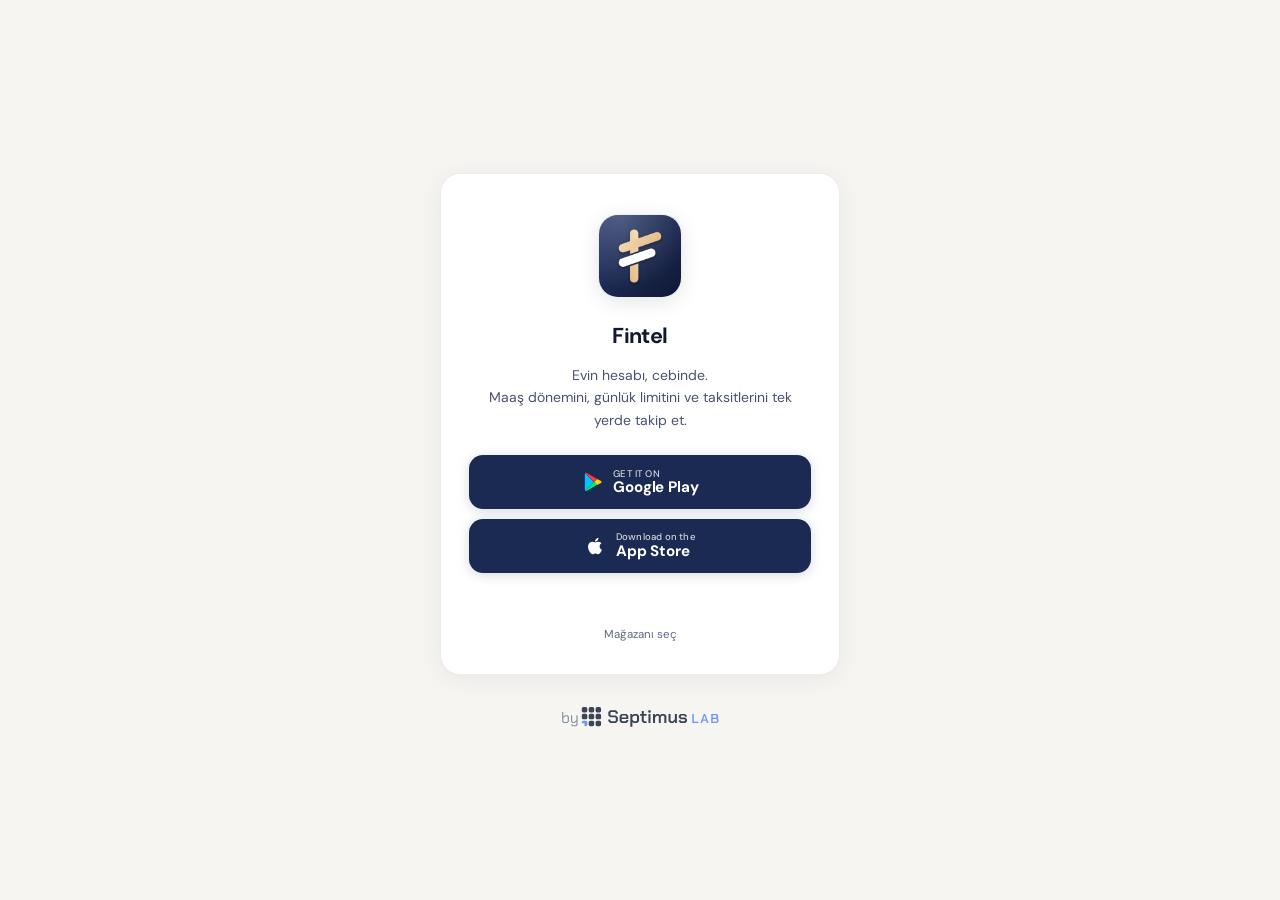
==== commit 635fb9f4: "App Store yayında: indirme sayfası iOS'ta App Store'a yönlendirir, tüm sayfalarda düğme aktif - Ekra" ====
--- a/index.html
+++ b/index.html
@@ -10,9 +10,9 @@
     <meta name="author" content="Septimus Lab" />
     <meta name="robots" content="index, follow, max-image-preview:large" />
     <link rel="canonical" href="https://fintel.septimuslab.com/" />
-    <link rel="icon" type="image/x-icon" href="assets/favicon.ico" />
-    <link rel="apple-touch-icon" href="assets/apple-touch-icon.png" />
-    <link rel="manifest" href="site.webmanifest" />
+    <link rel="icon" type="image/x-icon" sizes="16x16 32x32 48x48" href="/favicon.ico?v=2" />
+    <link rel="apple-touch-icon" sizes="180x180" href="/assets/apple-touch-icon.png?v=2" />
+    <link rel="manifest" href="/site.webmanifest?v=2" />
 
     <!-- Open Graph -->
     <meta property="og:type" content="website" />
@@ -50,6 +50,7 @@
             "image": "https://fintel.septimuslab.com/assets/og/og-tr.png",
             "downloadUrl": "https://fintel.septimuslab.com/",
             "sameAs": [
+              "https://apps.apple.com/app/id6835149318",
               "https://play.google.com/store/apps/details?id=com.fintel.app"
             ],
             "offers": {
@@ -205,7 +206,7 @@
         // App Store linki yayına girince doldur: 'https://apps.apple.com/app/idXXXXXXXXXX'
         const STORE = {
             play: 'https://play.google.com/store/apps/details?id=com.fintel.app',
-            appStore: '' /* iOS yayına girince doldur */
+            appStore: 'https://apps.apple.com/app/id6835149318'
         };
         const AUTO_REDIRECT_SECONDS = 3;
 
@@ -236,10 +237,13 @@
         const isAndroid = /Android/.test(ua);
         const hasAppStore = !!STORE.appStore;
 
+        // Arama motoru botları sayfada kalır (Googlebot akıllı telefon UA'sı "Android" içerir).
+        const isBot = /bot|crawl|spider|slurp|lighthouse|mediapartners/i.test(ua);
+
         // Hangi mağazaya otomatik yönlendirilecek? (link yoksa null)
         let target = null;
-        if (isIOS && hasAppStore) target = STORE.appStore;
-        else if (isAndroid && STORE.play) target = STORE.play;
+        if (!isBot && isIOS && hasAppStore) target = STORE.appStore;
+        else if (!isBot && isAndroid && STORE.play) target = STORE.play;
 
         // ====== RENDER BUTTONS ======
         const appleBtn = hasAppStore
